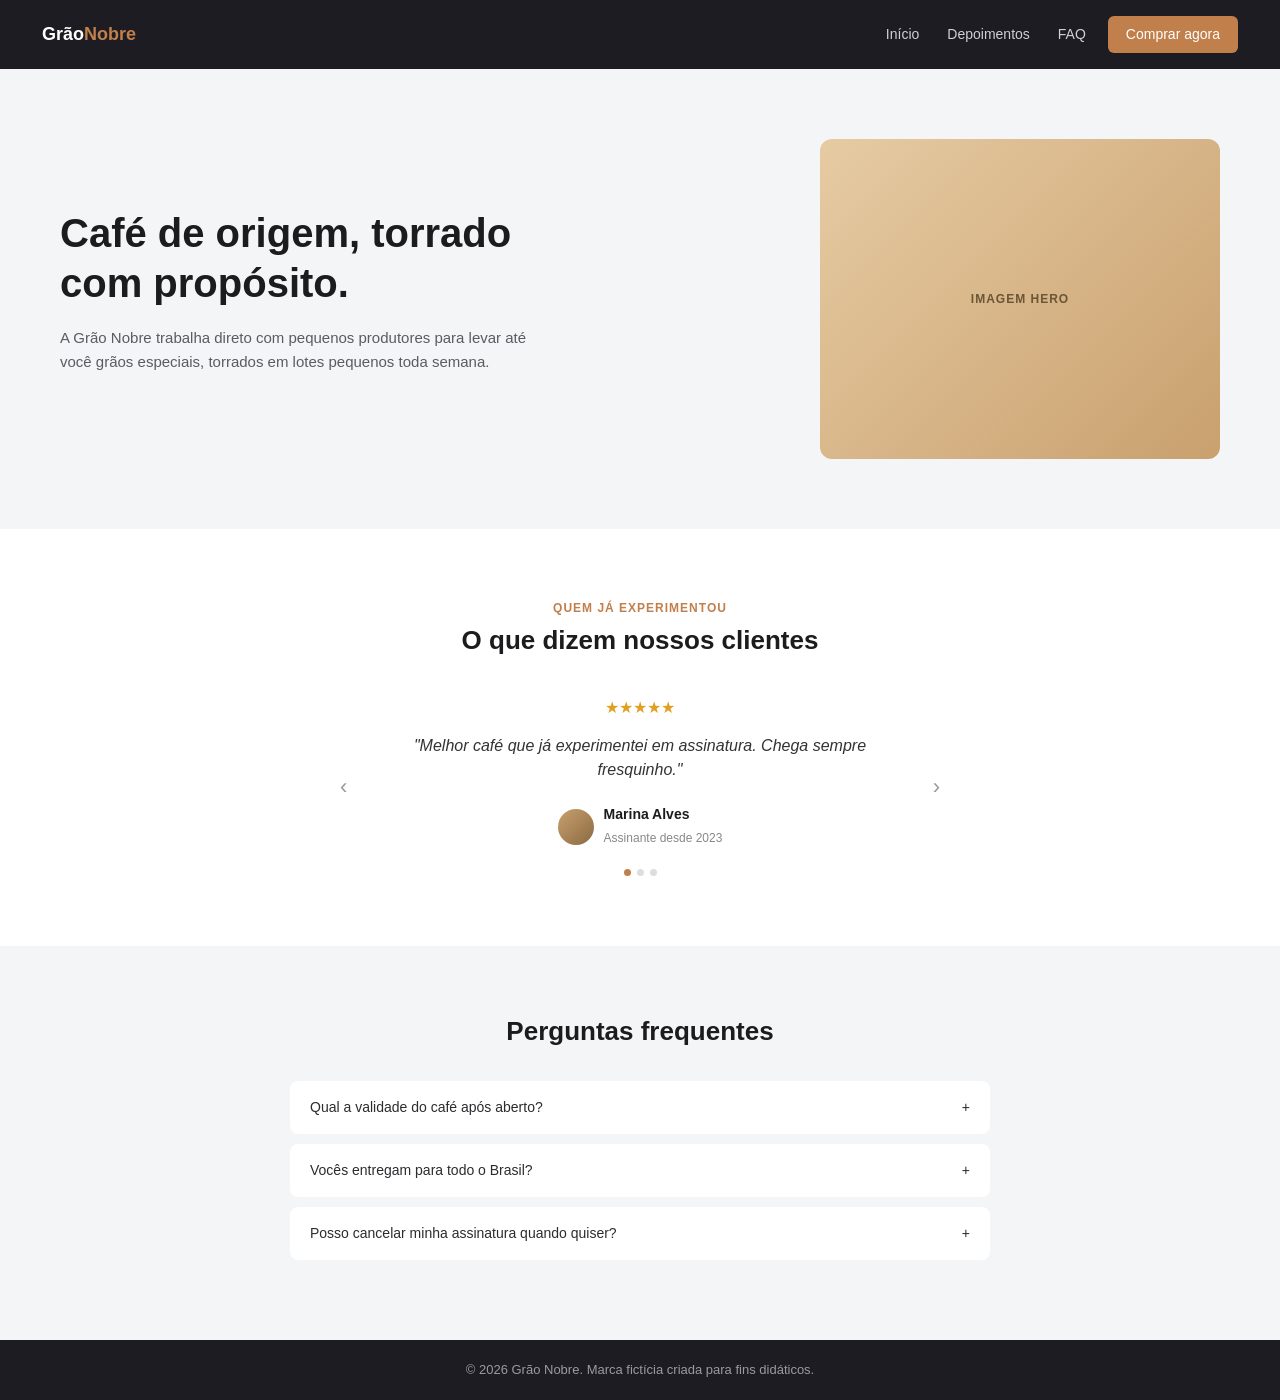
==== index.html @ 542c460d "primeira atividade front" ====
<!DOCTYPE html>
<html lang="pt-br">

<head>
    <meta charset="UTF-8">
    <meta name="viewport" content="width=device-width, initial-scale=1.0">
    <title>Grão Nobre</title>
    <link href="https://cdn.jsdelivr.net/npm/bootstrap@5.3.8/dist/css/bootstrap.min.css" rel="stylesheet"
        integrity="sha384-sRIl4kxILFvY47J16cr9ZwB07vP4J8+LH7qKQnuqkuIAvNWLzeN8tE5YBujZqJLB" crossorigin="anonymous">
    <style>
        * {
            margin: 0;
            padding: 0;
            box-sizing: border-box;
        }

        body {
            font-family: -apple-system, "Segoe UI", Roboto, Arial, sans-serif;
            color: #1c1c1e;
        }

        /* ===== NAVBAR (estilizando a estrutura Bootstrap) ===== */
        .navbar {
            background: #1c1c22 !important;
            padding: 16px 30px;
        }

        .navbar-brand {
            color: #fff !important;
            font-weight: 700;
            font-size: 18px;
        }

        .navbar-brand span {
            color: #c17f4c;
        }

        .navbar .nav-link {
            color: #cfcfd4 !important;
            font-size: 14px;
            padding: 8px 14px !important;
        }

        .navbar .nav-link:hover {
            color: #fff !important;
        }

        .btn-comprar {
            background: #c17f4c;
            color: #fff;
            border: none;
            padding: 8px 18px;
            border-radius: 6px;
            font-size: 14px;
        }

        .btn-comprar:hover {
            background: #a86a3c;
            color: #fff;
        }

        /* ===== HERO ===== */
        .hero {
            background: #f4f5f7;
            display: flex;
            align-items: center;
            justify-content: space-between;
            padding: 70px 60px;
            gap: 40px;
            flex-wrap: wrap;
        }

        .hero-texto {
            max-width: 480px;
        }

        .hero-texto h1 {
            font-size: 40px;
            font-weight: 800;
            line-height: 1.25;
            margin-bottom: 18px;
        }

        .hero-texto p {
            color: #5b5b60;
            font-size: 15px;
            line-height: 1.6;
        }

        .hero-imagem {
            width: 400px;
            height: 320px;
            border-radius: 12px;
            background: linear-gradient(135deg, #e6cba3, #c9a06e);
            display: flex;
            align-items: center;
            justify-content: center;
            color: #6b5636;
            font-size: 12px;
            font-weight: 600;
            letter-spacing: 1px;
            flex-shrink: 0;
        }

        /* ===== DEPOIMENTOS ===== */
        .depoimentos {
            background: #fff;
            padding: 70px 20px;
            text-align: center;
        }

        .depoimentos .tag {
            color: #c17f4c;
            font-size: 12px;
            font-weight: 700;
            letter-spacing: 1px;
            margin-bottom: 8px;
        }

        .depoimentos h2 {
            font-size: 26px;
            font-weight: 800;
            margin-bottom: 40px;
        }

        .carrossel {
            display: flex;
            align-items: center;
            justify-content: center;
            gap: 24px;
            max-width: 600px;
            margin: 0 auto;
        }

        .carrossel button {
            background: none;
            border: none;
            font-size: 22px;
            cursor: pointer;
            color: #999;
        }

        .estrelas {
            color: #e0a020;
            margin-bottom: 14px;
            font-size: 16px;
        }

        .depoimento-texto {
            font-style: italic;
            font-size: 16px;
            color: #333;
            margin-bottom: 20px;
            min-height: 50px;
        }

        .autor {
            display: flex;
            align-items: center;
            justify-content: center;
            gap: 10px;
        }

        .avatar {
            width: 36px;
            height: 36px;
            border-radius: 50%;
            background: linear-gradient(135deg, #c9a06e, #8a6a41);
        }

        .autor-info {
            text-align: left;
        }

        .autor-info strong {
            display: block;
            font-size: 14px;
        }

        .autor-info span {
            font-size: 12px;
            color: #888;
        }

        .pontos {
            margin-top: 20px;
            display: flex;
            justify-content: center;
            gap: 6px;
        }

        .pontos .ponto {
            width: 7px;
            height: 7px;
            border-radius: 50%;
            background: #ddd;
        }

        .pontos .ponto.ativo {
            background: #c17f4c;
        }

        /* ===== FAQ ===== */
        .faq {
            background: #f4f5f7;
            padding: 70px 20px;
        }

        .faq h2 {
            text-align: center;
            font-size: 26px;
            font-weight: 800;
            margin-bottom: 34px;
        }

        .faq-lista {
            max-width: 700px;
            margin: 0 auto;
        }

        .faq-item {
            background: #fff;
            border-radius: 8px;
            margin-bottom: 10px;
            overflow: hidden;
        }

        .faq-pergunta {
            width: 100%;
            background: none;
            border: none;
            text-align: left;
            padding: 16px 20px;
            font-size: 14px;
            font-weight: 500;
            color: #2c2c30;
            display: flex;
            justify-content: space-between;
            align-items: center;
            cursor: pointer;
        }

        .faq-item.ativo .faq-pergunta {
            background: #dbe8fb;
        }

        .faq-resposta {
            max-height: 0;
            overflow: hidden;
            transition: max-height 0.25s ease;
            font-size: 14px;
            color: #555;
            padding: 0 20px;
        }

        .faq-item.ativo .faq-resposta {
            max-height: 200px;
            padding: 0 20px 16px;
        }

        /* ===== FOOTER ===== */
        footer {
            background: #1c1c22;
            color: #9a9a9f;
            text-align: center;
            padding: 20px;
            font-size: 13px;
        }
    </style>
</head>

<body>

    <!-- ===== NAVBAR (estrutura Bootstrap) ===== -->
    <nav class="navbar navbar-expand-lg">
        <div class="container-fluid">
            <a class="navbar-brand" href="#">Grão<span>Nobre</span></a>
            <button class="navbar-toggler" type="button" data-bs-toggle="collapse"
                data-bs-target="#navbarSupportedContent" aria-controls="navbarSupportedContent" aria-expanded="false"
                aria-label="Toggle navigation">
                <span class="navbar-toggler-icon"></span>
            </button>
            <div class="collapse navbar-collapse" id="navbarSupportedContent">
                <ul class="navbar-nav ms-auto mb-2 mb-lg-0 align-items-lg-center">
                    <li class="nav-item">
                        <a class="nav-link" href="#">Início</a>
                    </li>
                    <li class="nav-item">
                        <a class="nav-link" href="#depoimentos">Depoimentos</a>
                    </li>
                    <li class="nav-item">
                        <a class="nav-link" href="#faq">FAQ</a>
                    </li>
                    <li class="nav-item ms-lg-2">
                        <button class="btn-comprar">Comprar agora</button>
                    </li>
                </ul>
            </div>
        </div>
    </nav>

    <!-- ===== HERO ===== -->
    <section class="hero">
        <div class="hero-texto">
            <h1>Café de origem, torrado com propósito.</h1>
            <p>A Grão Nobre trabalha direto com pequenos produtores para levar até você grãos especiais, torrados em
                lotes pequenos toda semana.</p>
        </div>
        <div class="hero-imagem">IMAGEM HERO</div>
    </section>

    <!-- ===== DEPOIMENTOS ===== -->
    <section class="depoimentos" id="depoimentos">
        <div class="tag">QUEM JÁ EXPERIMENTOU</div>
        <h2>O que dizem nossos clientes</h2>

        <div class="carrossel">
            <button id="anterior">&#8249;</button>
            <div>
                <div class="estrelas">★★★★★</div>
                <p class="depoimento-texto" id="textoDepoimento">"Melhor café que já experimentei em assinatura. Chega
                    sempre fresquinho."</p>
                <div class="autor">
                    <div class="avatar"></div>
                    <div class="autor-info">
                        <strong id="nomeAutor">Marina Alves</strong>
                        <span id="infoAutor">Assinante desde 2023</span>
                    </div>
                </div>
                <div class="pontos">
                    <div class="ponto ativo"></div>
                    <div class="ponto"></div>
                    <div class="ponto"></div>
                </div>
            </div>
            <button id="proximo">&#8250;</button>
        </div>
    </section>

    <!-- ===== FAQ ===== -->
    <section class="faq" id="faq">
        <h2>Perguntas frequentes</h2>
        <div class="faq-lista">
            <div class="faq-item">
                <button class="faq-pergunta">Qual a validade do café após aberto? <span>+</span></button>
                <div class="faq-resposta">
                    <p>O café mantém melhor frescor por até 30 dias após aberto, se armazenado em recipiente fechado e
                        longe da luz.</p>
                </div>
            </div>
            <div class="faq-item">
                <button class="faq-pergunta">Vocês entregam para todo o Brasil? <span>+</span></button>
                <div class="faq-resposta">
                    <p>Sim! Enviamos para todas as regiões, com prazo médio de 3 a 7 dias úteis dependendo da
                        localidade.</p>
                </div>
            </div>
            <div class="faq-item">
                <button class="faq-pergunta">Posso cancelar minha assinatura quando quiser? <span>+</span></button>
                <div class="faq-resposta">
                    <p>Sim, o cancelamento pode ser feito a qualquer momento, sem multas ou taxas.</p>
                </div>
            </div>
        </div>
    </section>

    <!-- ===== FOOTER ===== -->
    <footer>
        © 2026 Grão Nobre. Marca fictícia criada para fins didáticos.
    </footer>

    <script src="https://cdn.jsdelivr.net/npm/bootstrap@5.3.8/dist/js/bootstrap.bundle.min.js"
        integrity="sha384-3seD3gS9tROjM+ojFsdSAKR1KUnUqUp42XcW/9wj4CIyyE0nOfDR5FpNHMcuLnJz"
        crossorigin="anonymous"></script>
    <script>
        // ---- FAQ (acordeão) ----
        document.querySelectorAll(".faq-pergunta").forEach(function (botao) {
            botao.addEventListener("click", function () {
                const item = botao.closest(".faq-item");
                const jaAtivo = item.classList.contains("ativo");
                document.querySelectorAll(".faq-item").forEach(function (i) { i.classList.remove("ativo"); });
                if (!jaAtivo) item.classList.add("ativo");
            });
        });

        // ---- Depoimentos (carrossel) ----
        const depoimentos = [
            { texto: '"Melhor café que já experimentei em assinatura. Chega sempre fresquinho."', nome: "Marina Alves", info: "Assinante desde 2023" },
            { texto: '"Qualidade impecável e atendimento excelente. Recomendo demais."', nome: "João Pedro", info: "Assinante desde 2024" },
            { texto: '"Virou parte da minha rotina. Não troco por nenhum outro."', nome: "Carla Souza", info: "Assinante desde 2022" }
        ];
        let indiceAtual = 0;
        const pontos = document.querySelectorAll(".ponto");

        function atualizarDepoimento() {
            document.getElementById("textoDepoimento").textContent = depoimentos[indiceAtual].texto;
            document.getElementById("nomeAutor").textContent = depoimentos[indiceAtual].nome;
            document.getElementById("infoAutor").textContent = depoimentos[indiceAtual].info;
            pontos.forEach(function (p, i) { p.classList.toggle("ativo", i === indiceAtual); });
        }

        document.getElementById("proximo").addEventListener("click", function () {
            indiceAtual = (indiceAtual + 1) % depoimentos.length;
            atualizarDepoimento();
        });

        document.getElementById("anterior").addEventListener("click", function () {
            indiceAtual = (indiceAtual - 1 + depoimentos.length) % depoimentos.length;
            atualizarDepoimento();
        });
    </script>

</body>

</html>
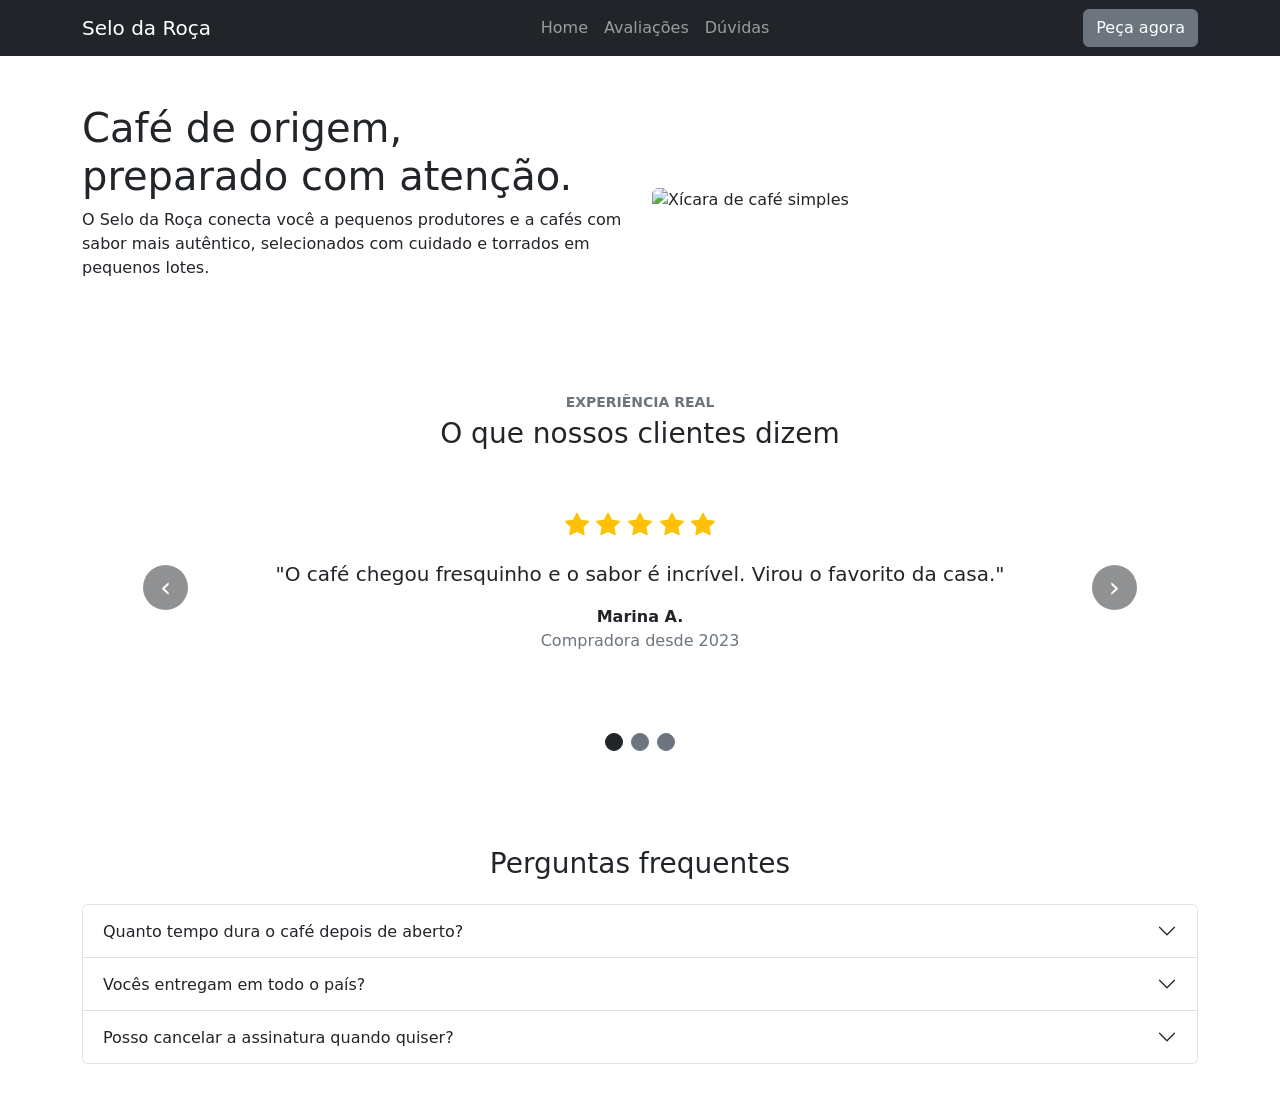
==== commit 4c4c4c57: "troquei a imagem alguma coisas" ====
--- a/index.html
+++ b/index.html
@@ -1,415 +1,261 @@
-<!DOCTYPE html>
+<!doctype html>
 <html lang="pt-br">
 
 <head>
-    <meta charset="UTF-8">
-    <meta name="viewport" content="width=device-width, initial-scale=1.0">
-    <title>Grão Nobre</title>
-    <link href="https://cdn.jsdelivr.net/npm/bootstrap@5.3.8/dist/css/bootstrap.min.css" rel="stylesheet"
-        integrity="sha384-sRIl4kxILFvY47J16cr9ZwB07vP4J8+LH7qKQnuqkuIAvNWLzeN8tE5YBujZqJLB" crossorigin="anonymous">
-    <style>
-        * {
-            margin: 0;
-            padding: 0;
-            box-sizing: border-box;
-        }
-
-        body {
-            font-family: -apple-system, "Segoe UI", Roboto, Arial, sans-serif;
-            color: #1c1c1e;
-        }
-
-        /* ===== NAVBAR (estilizando a estrutura Bootstrap) ===== */
-        .navbar {
-            background: #1c1c22 !important;
-            padding: 16px 30px;
-        }
-
-        .navbar-brand {
-            color: #fff !important;
-            font-weight: 700;
-            font-size: 18px;
-        }
-
-        .navbar-brand span {
-            color: #c17f4c;
-        }
-
-        .navbar .nav-link {
-            color: #cfcfd4 !important;
-            font-size: 14px;
-            padding: 8px 14px !important;
-        }
-
-        .navbar .nav-link:hover {
-            color: #fff !important;
-        }
-
-        .btn-comprar {
-            background: #c17f4c;
-            color: #fff;
-            border: none;
-            padding: 8px 18px;
-            border-radius: 6px;
-            font-size: 14px;
-        }
-
-        .btn-comprar:hover {
-            background: #a86a3c;
-            color: #fff;
-        }
-
-        /* ===== HERO ===== */
-        .hero {
-            background: #f4f5f7;
-            display: flex;
-            align-items: center;
-            justify-content: space-between;
-            padding: 70px 60px;
-            gap: 40px;
-            flex-wrap: wrap;
-        }
-
-        .hero-texto {
-            max-width: 480px;
-        }
-
-        .hero-texto h1 {
-            font-size: 40px;
-            font-weight: 800;
-            line-height: 1.25;
-            margin-bottom: 18px;
-        }
-
-        .hero-texto p {
-            color: #5b5b60;
-            font-size: 15px;
-            line-height: 1.6;
-        }
-
-        .hero-imagem {
-            width: 400px;
-            height: 320px;
-            border-radius: 12px;
-            background: linear-gradient(135deg, #e6cba3, #c9a06e);
-            display: flex;
-            align-items: center;
-            justify-content: center;
-            color: #6b5636;
-            font-size: 12px;
-            font-weight: 600;
-            letter-spacing: 1px;
-            flex-shrink: 0;
-        }
-
-        /* ===== DEPOIMENTOS ===== */
-        .depoimentos {
-            background: #fff;
-            padding: 70px 20px;
-            text-align: center;
-        }
-
-        .depoimentos .tag {
-            color: #c17f4c;
-            font-size: 12px;
-            font-weight: 700;
-            letter-spacing: 1px;
-            margin-bottom: 8px;
-        }
-
-        .depoimentos h2 {
-            font-size: 26px;
-            font-weight: 800;
-            margin-bottom: 40px;
-        }
-
-        .carrossel {
-            display: flex;
-            align-items: center;
-            justify-content: center;
-            gap: 24px;
-            max-width: 600px;
-            margin: 0 auto;
-        }
-
-        .carrossel button {
-            background: none;
-            border: none;
-            font-size: 22px;
-            cursor: pointer;
-            color: #999;
-        }
-
-        .estrelas {
-            color: #e0a020;
-            margin-bottom: 14px;
-            font-size: 16px;
-        }
-
-        .depoimento-texto {
-            font-style: italic;
-            font-size: 16px;
-            color: #333;
-            margin-bottom: 20px;
-            min-height: 50px;
-        }
-
-        .autor {
-            display: flex;
-            align-items: center;
-            justify-content: center;
-            gap: 10px;
-        }
-
-        .avatar {
-            width: 36px;
-            height: 36px;
-            border-radius: 50%;
-            background: linear-gradient(135deg, #c9a06e, #8a6a41);
-        }
-
-        .autor-info {
-            text-align: left;
-        }
-
-        .autor-info strong {
-            display: block;
-            font-size: 14px;
-        }
-
-        .autor-info span {
-            font-size: 12px;
-            color: #888;
-        }
-
-        .pontos {
-            margin-top: 20px;
-            display: flex;
-            justify-content: center;
-            gap: 6px;
-        }
-
-        .pontos .ponto {
-            width: 7px;
-            height: 7px;
-            border-radius: 50%;
-            background: #ddd;
-        }
-
-        .pontos .ponto.ativo {
-            background: #c17f4c;
-        }
-
-        /* ===== FAQ ===== */
-        .faq {
-            background: #f4f5f7;
-            padding: 70px 20px;
-        }
-
-        .faq h2 {
-            text-align: center;
-            font-size: 26px;
-            font-weight: 800;
-            margin-bottom: 34px;
-        }
-
-        .faq-lista {
-            max-width: 700px;
-            margin: 0 auto;
-        }
-
-        .faq-item {
-            background: #fff;
-            border-radius: 8px;
-            margin-bottom: 10px;
-            overflow: hidden;
-        }
-
-        .faq-pergunta {
-            width: 100%;
-            background: none;
-            border: none;
-            text-align: left;
-            padding: 16px 20px;
-            font-size: 14px;
-            font-weight: 500;
-            color: #2c2c30;
-            display: flex;
-            justify-content: space-between;
-            align-items: center;
-            cursor: pointer;
-        }
-
-        .faq-item.ativo .faq-pergunta {
-            background: #dbe8fb;
-        }
-
-        .faq-resposta {
-            max-height: 0;
-            overflow: hidden;
-            transition: max-height 0.25s ease;
-            font-size: 14px;
-            color: #555;
-            padding: 0 20px;
-        }
-
-        .faq-item.ativo .faq-resposta {
-            max-height: 200px;
-            padding: 0 20px 16px;
-        }
-
-        /* ===== FOOTER ===== */
-        footer {
-            background: #1c1c22;
-            color: #9a9a9f;
-            text-align: center;
-            padding: 20px;
-            font-size: 13px;
-        }
-    </style>
+    <meta charset="UTF-8" />
+    <meta name="viewport" content="width=device-width, initial-scale=1.0" />
+    <link href="https://cdn.jsdelivr.net/npm/bootstrap@5.3.8/dist/css/bootstrap.min.css" rel="stylesheet" />
+    <link href="https://cdn.jsdelivr.net/npm/bootstrap-icons@1.11.3/font/bootstrap-icons.min.css" rel="stylesheet" />
+    <title>GrãoNobre</title>
 </head>
 
 <body>
-
-    <!-- ===== NAVBAR (estrutura Bootstrap) ===== -->
-    <nav class="navbar navbar-expand-lg">
-        <div class="container-fluid">
-            <a class="navbar-brand" href="#">Grão<span>Nobre</span></a>
-            <button class="navbar-toggler" type="button" data-bs-toggle="collapse"
-                data-bs-target="#navbarSupportedContent" aria-controls="navbarSupportedContent" aria-expanded="false"
-                aria-label="Toggle navigation">
-                <span class="navbar-toggler-icon"></span>
-            </button>
-            <div class="collapse navbar-collapse" id="navbarSupportedContent">
-                <ul class="navbar-nav ms-auto mb-2 mb-lg-0 align-items-lg-center">
-                    <li class="nav-item">
-                        <a class="nav-link" href="#">Início</a>
-                    </li>
-                    <li class="nav-item">
-                        <a class="nav-link" href="#depoimentos">Depoimentos</a>
-                    </li>
-                    <li class="nav-item">
-                        <a class="nav-link" href="#faq">FAQ</a>
-                    </li>
-                    <li class="nav-item ms-lg-2">
-                        <button class="btn-comprar">Comprar agora</button>
-                    </li>
-                </ul>
-            </div>
+    <nav class="navbar navbar-dark bg-dark">
+        <div class="container">
+            <a class="navbar-brand" href="#inicio">Selo da Roça</a>
+
+            <div class="navbar-nav flex-row gap-3">
+                <a class="nav-link" href="#inicio">Home</a>
+                <a class="nav-link" href="#depoimentos">Avaliações</a>
+                <a class="nav-link" href="#faq">Dúvidas</a>
+            </div>
+
+            <button type="button" class="btn btn-secondary" data-bs-toggle="modal" data-bs-target="#modalPedido">Peça
+                agora</button>
         </div>
     </nav>
 
-    <!-- ===== HERO ===== -->
-    <section class="hero">
-        <div class="hero-texto">
-            <h1>Café de origem, torrado com propósito.</h1>
-            <p>A Grão Nobre trabalha direto com pequenos produtores para levar até você grãos especiais, torrados em
-                lotes pequenos toda semana.</p>
-        </div>
-        <div class="hero-imagem">IMAGEM HERO</div>
+    <section id="inicio" class="container-fluid hero-banner py-5">
+        <div class="container">
+            <div class="row align-items-center">
+                <div class="col-md-6">
+                    <h1 class="titulo-principal">
+                        Café de origem,<br />
+                        preparado com atenção.
+                    </h1>
+
+                    <p class="texto-intro">
+                        O Selo da Roça conecta você a pequenos produtores e a cafés com sabor mais autêntico,
+                        selecionados com cuidado e torrados em pequenos lotes.
+                    </p>
+                </div>
+
+                <div class="col-md-5">
+                    <img src="https://images.unsplash.com/photo-1447933601403-0c6688de566e?auto=format&fit=crop&w=900&q=80"
+                        class="img-fluid rounded imagem-destaque" alt="Xícara de café simples" />
+                </div>
+            </div>
+        </div>
     </section>
 
-    <!-- ===== DEPOIMENTOS ===== -->
-    <section class="depoimentos" id="depoimentos">
-        <div class="tag">QUEM JÁ EXPERIMENTOU</div>
-        <h2>O que dizem nossos clientes</h2>
-
-        <div class="carrossel">
-            <button id="anterior">&#8249;</button>
-            <div>
-                <div class="estrelas">★★★★★</div>
-                <p class="depoimento-texto" id="textoDepoimento">"Melhor café que já experimentei em assinatura. Chega
-                    sempre fresquinho."</p>
-                <div class="autor">
-                    <div class="avatar"></div>
-                    <div class="autor-info">
-                        <strong id="nomeAutor">Marina Alves</strong>
-                        <span id="infoAutor">Assinante desde 2023</span>
-                    </div>
-                </div>
-                <div class="pontos">
-                    <div class="ponto ativo"></div>
-                    <div class="ponto"></div>
-                    <div class="ponto"></div>
-                </div>
-            </div>
-            <button id="proximo">&#8250;</button>
+    <section id="depoimentos" class="container-fluid depoimentos-section py-5">
+        <div class="container text-center">
+            <p class="text-uppercase small fw-bold text-secondary mb-1">
+                Experiência real
+            </p>
+
+            <h3 class="titulo-depoimento">O que nossos clientes dizem</h3>
+
+            <div id="depoimentoscarrossel" class="carousel slide carousel-dark" data-bs-interval="false">
+                <div class="carousel-inner">
+                    <div class="carousel-item active">
+                        <div class="p-5 bloco-depoimento">
+                            <p class="text-warning fs-4">
+                                <i class="bi bi-star-fill"></i>
+                                <i class="bi bi-star-fill"></i>
+                                <i class="bi bi-star-fill"></i>
+                                <i class="bi bi-star-fill"></i>
+                                <i class="bi bi-star-fill"></i>
+                            </p>
+
+                            <p class="fs-5">
+                                "O café chegou fresquinho e o sabor é incrível. Virou o favorito da casa."
+                            </p>
+
+                            <strong>Marina A.</strong>
+
+                            <p class="text-secondary">Compradora desde 2023</p>
+                        </div>
+                    </div>
+
+                    <div class="carousel-item">
+                        <div class="p-5 bloco-depoimento">
+                            <p class="text-warning fs-4">
+                                <i class="bi bi-star-fill"></i>
+                                <i class="bi bi-star-fill"></i>
+                                <i class="bi bi-star-fill"></i>
+                                <i class="bi bi-star-fill"></i>
+                                <i class="bi bi-star-fill"></i>
+                            </p>
+
+                            <p class="fs-5">
+                                "Cheiro maravilhoso, aroma intenso e atendimento impecável."
+                            </p>
+
+                            <strong>Julia M.</strong>
+
+                            <p class="text-secondary">Cliente desde 2024</p>
+                        </div>
+                    </div>
+
+                    <div class="carousel-item">
+                        <div class="p-5 bloco-depoimento">
+                            <p class="text-warning fs-4">
+                                <i class="bi bi-star-fill"></i>
+                                <i class="bi bi-star-fill"></i>
+                                <i class="bi bi-star-fill"></i>
+                                <i class="bi bi-star-fill"></i>
+                                <i class="bi bi-star-fill"></i>
+                            </p>
+
+                            <p class="fs-5">"A qualidade do grão ficou evidente desde a primeira xícara."</p>
+
+                            <strong>Lucas F.</strong>
+
+                            <p class="text-secondary">Assinante desde 2025</p>
+                        </div>
+                    </div>
+                </div>
+
+                <button class="carousel-control-prev" type="button" data-bs-target="#depoimentoscarrossel"
+                    data-bs-slide="prev" aria-label="Avaliação anterior">
+                    <span
+                        class="rounded-circle bg-dark text-white d-flex align-items-center justify-content-center fs-3"
+                        style="width: 45px; height: 45px" aria-hidden="true">‹</span>
+                </button>
+
+                <button class="carousel-control-next" type="button" data-bs-target="#depoimentoscarrossel"
+                    data-bs-slide="next" aria-label="Próxima avaliação">
+                    <span
+                        class="rounded-circle bg-dark text-white d-flex align-items-center justify-content-center fs-3"
+                        style="width: 45px; height: 45px" aria-hidden="true">›</span>
+                </button>
+            </div>
+
+            <div class="d-flex justify-content-center gap-2 mt-3">
+                <button type="button" class="btn btn-dark rounded-circle p-1" aria-label="Avaliação 1" onclick="
+              bootstrap.Carousel.getOrCreateInstance(
+                document.getElementById('depoimentoscarrossel'),
+              ).to(0)
+            ">
+                    <span class="d-block" style="width: 8px; height: 8px"></span>
+                </button>
+
+                <button type="button" class="btn btn-secondary rounded-circle p-1" aria-label="Avaliação 2" onclick="
+              bootstrap.Carousel.getOrCreateInstance(
+                document.getElementById('depoimentoscarrossel'),
+              ).to(1)
+            ">
+                    <span class="d-block" style="width: 8px; height: 8px"></span>
+                </button>
+
+                <button type="button" class="btn btn-secondary rounded-circle p-1" aria-label="Avaliação 3" onclick="
+              bootstrap.Carousel.getOrCreateInstance(
+                document.getElementById('depoimentoscarrossel'),
+              ).to(2)
+            ">
+                    <span class="d-block" style="width: 8px; height: 8px"></span>
+                </button>
+            </div>
         </div>
     </section>
 
-    <!-- ===== FAQ ===== -->
-    <section class="faq" id="faq">
-        <h2>Perguntas frequentes</h2>
-        <div class="faq-lista">
-            <div class="faq-item">
-                <button class="faq-pergunta">Qual a validade do café após aberto? <span>+</span></button>
-                <div class="faq-resposta">
-                    <p>O café mantém melhor frescor por até 30 dias após aberto, se armazenado em recipiente fechado e
-                        longe da luz.</p>
-                </div>
-            </div>
-            <div class="faq-item">
-                <button class="faq-pergunta">Vocês entregam para todo o Brasil? <span>+</span></button>
-                <div class="faq-resposta">
-                    <p>Sim! Enviamos para todas as regiões, com prazo médio de 3 a 7 dias úteis dependendo da
-                        localidade.</p>
-                </div>
-            </div>
-            <div class="faq-item">
-                <button class="faq-pergunta">Posso cancelar minha assinatura quando quiser? <span>+</span></button>
-                <div class="faq-resposta">
-                    <p>Sim, o cancelamento pode ser feito a qualquer momento, sem multas ou taxas.</p>
+    <section id="faq" class="container-fluid faq-section py-5">
+        <div class="container">
+            <h3 class="text-center mb-4 titulo-faq">Perguntas frequentes</h3>
+
+            <div class="accordion" id="faqAccordion">
+                <div class="accordion-item item-faq">
+                    <h2 class="accordion-header">
+                        <button class="accordion-button collapsed" type="button" data-bs-toggle="collapse"
+                            data-bs-target="#perguntaUm">
+                            Quanto tempo dura o café depois de aberto?
+                        </button>
+                    </h2>
+
+                    <div id="perguntaUm" class="accordion-collapse collapse" data-bs-parent="#faqAccordion">
+                        <div class="accordion-body">
+                            O ideal é manter a embalagem bem fechada e consumir em até 30 dias após a abertura.
+                        </div>
+                    </div>
+                </div>
+
+                <div class="accordion-item item-faq">
+                    <h2 class="accordion-header">
+                        <button class="accordion-button collapsed" type="button" data-bs-toggle="collapse"
+                            data-bs-target="#perguntaDois">
+                            Vocês entregam em todo o país?
+                        </button>
+                    </h2>
+
+                    <div id="perguntaDois" class="accordion-collapse collapse" data-bs-parent="#faqAccordion">
+                        <div class="accordion-body">
+                            Sim. Enviamos para todo o Brasil e acompanhamos a entrega pelo rastreio.
+                        </div>
+                    </div>
+                </div>
+
+                <div class="accordion-item item-faq">
+                    <h2 class="accordion-header">
+                        <button class="accordion-button collapsed" type="button" data-bs-toggle="collapse"
+                            data-bs-target="#perguntaTres">
+                            Posso cancelar a assinatura quando quiser?
+                        </button>
+                    </h2>
+
+                    <div id="perguntaTres" class="accordion-collapse collapse" data-bs-parent="#faqAccordion">
+                        <div class="accordion-body">
+                            Sim. Você pode ajustar ou cancelar sua assinatura a qualquer momento por mensagem ou
+                            WhatsApp.
+                        </div>
+                    </div>
                 </div>
             </div>
         </div>
     </section>
 
-    <!-- ===== FOOTER ===== -->
-    <footer>
-        © 2026 Grão Nobre. Marca fictícia criada para fins didáticos.
-    </footer>
-
-    <script src="https://cdn.jsdelivr.net/npm/bootstrap@5.3.8/dist/js/bootstrap.bundle.min.js"
-        integrity="sha384-3seD3gS9tROjM+ojFsdSAKR1KUnUqUp42XcW/9wj4CIyyE0nOfDR5FpNHMcuLnJz"
-        crossorigin="anonymous"></script>
-    <script>
-        // ---- FAQ (acordeão) ----
-        document.querySelectorAll(".faq-pergunta").forEach(function (botao) {
-            botao.addEventListener("click", function () {
-                const item = botao.closest(".faq-item");
-                const jaAtivo = item.classList.contains("ativo");
-                document.querySelectorAll(".faq-item").forEach(function (i) { i.classList.remove("ativo"); });
-                if (!jaAtivo) item.classList.add("ativo");
-            });
-        });
-
-        // ---- Depoimentos (carrossel) ----
-        const depoimentos = [
-            { texto: '"Melhor café que já experimentei em assinatura. Chega sempre fresquinho."', nome: "Marina Alves", info: "Assinante desde 2023" },
-            { texto: '"Qualidade impecável e atendimento excelente. Recomendo demais."', nome: "João Pedro", info: "Assinante desde 2024" },
-            { texto: '"Virou parte da minha rotina. Não troco por nenhum outro."', nome: "Carla Souza", info: "Assinante desde 2022" }
-        ];
-        let indiceAtual = 0;
-        const pontos = document.querySelectorAll(".ponto");
-
-        function atualizarDepoimento() {
-            document.getElementById("textoDepoimento").textContent = depoimentos[indiceAtual].texto;
-            document.getElementById("nomeAutor").textContent = depoimentos[indiceAtual].nome;
-            document.getElementById("infoAutor").textContent = depoimentos[indiceAtual].info;
-            pontos.forEach(function (p, i) { p.classList.toggle("ativo", i === indiceAtual); });
-        }
-
-        document.getElementById("proximo").addEventListener("click", function () {
-            indiceAtual = (indiceAtual + 1) % depoimentos.length;
-            atualizarDepoimento();
-        });
-
-        document.getElementById("anterior").addEventListener("click", function () {
-            indiceAtual = (indiceAtual - 1 + depoimentos.length) % depoimentos.length;
-            atualizarDepoimento();
-        });
-    </script>
-
+    <!-- Modal de pedido -->
+    <div class="modal fade" id="modalPedido" tabindex="-1" aria-labelledby="tituloModalPedido" aria-hidden="true">
+        <div class="modal-dialog modal-dialog-centered">
+            <div class="modal-content modal-personalizado">
+
+                <div class="modal-header">
+                    <h5 class="modal-title" id="tituloModalPedido">Escolha seu café</h5>
+                    <button type="button" class="btn-close" data-bs-dismiss="modal" aria-label="Fechar"></button>
+                </div>
+
+                <div class="modal-body">
+                    <div class="form-check mb-3">
+                        <input class="form-check-input" type="checkbox" id="kitDegustacao" />
+                        <label class="form-check-label" for="kitDegustacao">
+                            Kit de degustação
+                        </label>
+                    </div>
+
+                    <div class="form-check mb-3">
+                        <input class="form-check-input" type="checkbox" id="pacote1" />
+                        <label class="form-check-label" for="pacote1">
+                            250g do nosso café favorito
+                        </label>
+                    </div>
+
+                    <div class="form-check">
+                        <input class="form-check-input" type="checkbox" id="pacote5" />
+                        <label class="form-check-label" for="pacote5">
+                            Combo com 5 unidades
+                        </label>
+                    </div>
+                </div>
+
+                <div class="modal-footer">
+                    <a href="#" class="btn btn-primary">Continuar</a>
+                </div>
+
+            </div>
+        </div>
+    </div>
+
+    <script src="https://cdn.jsdelivr.net/npm/bootstrap@5.3.8/dist/js/bootstrap.bundle.min.js"></script>
 </body>
 
 </html>
